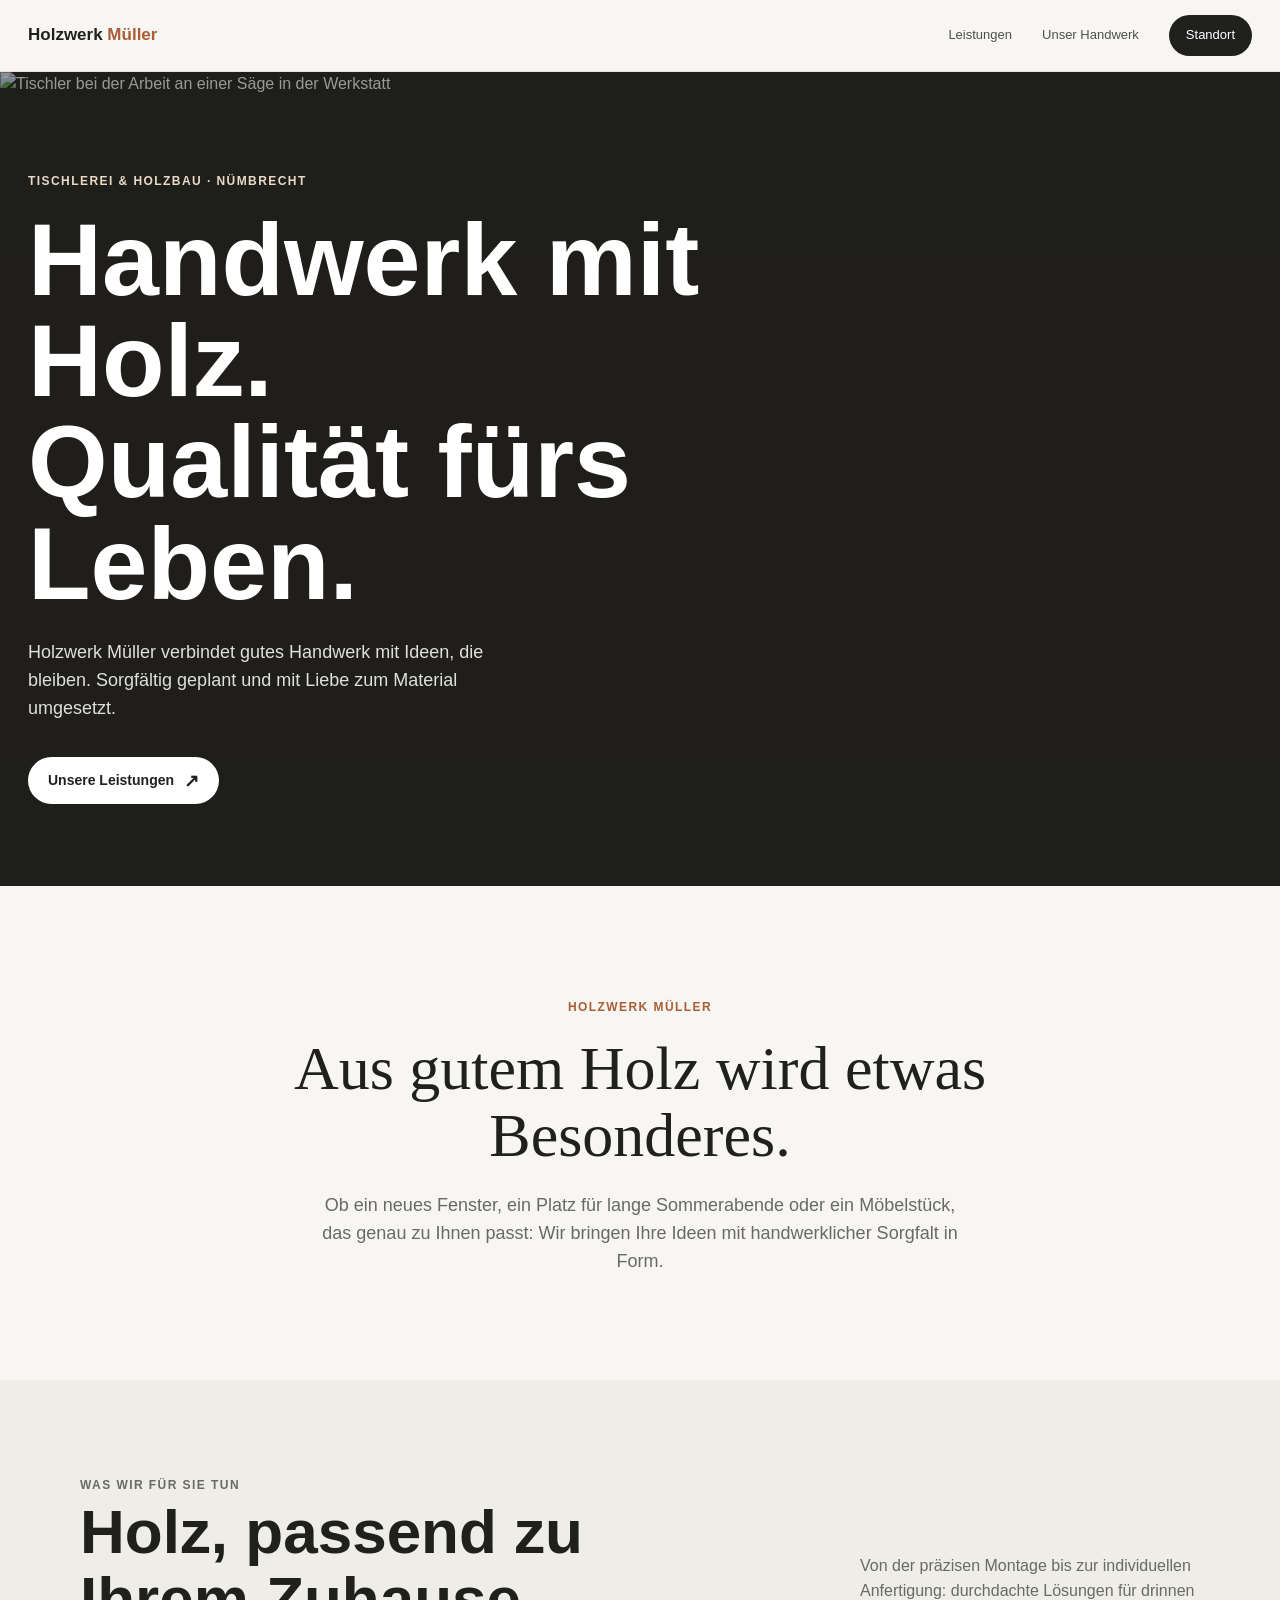
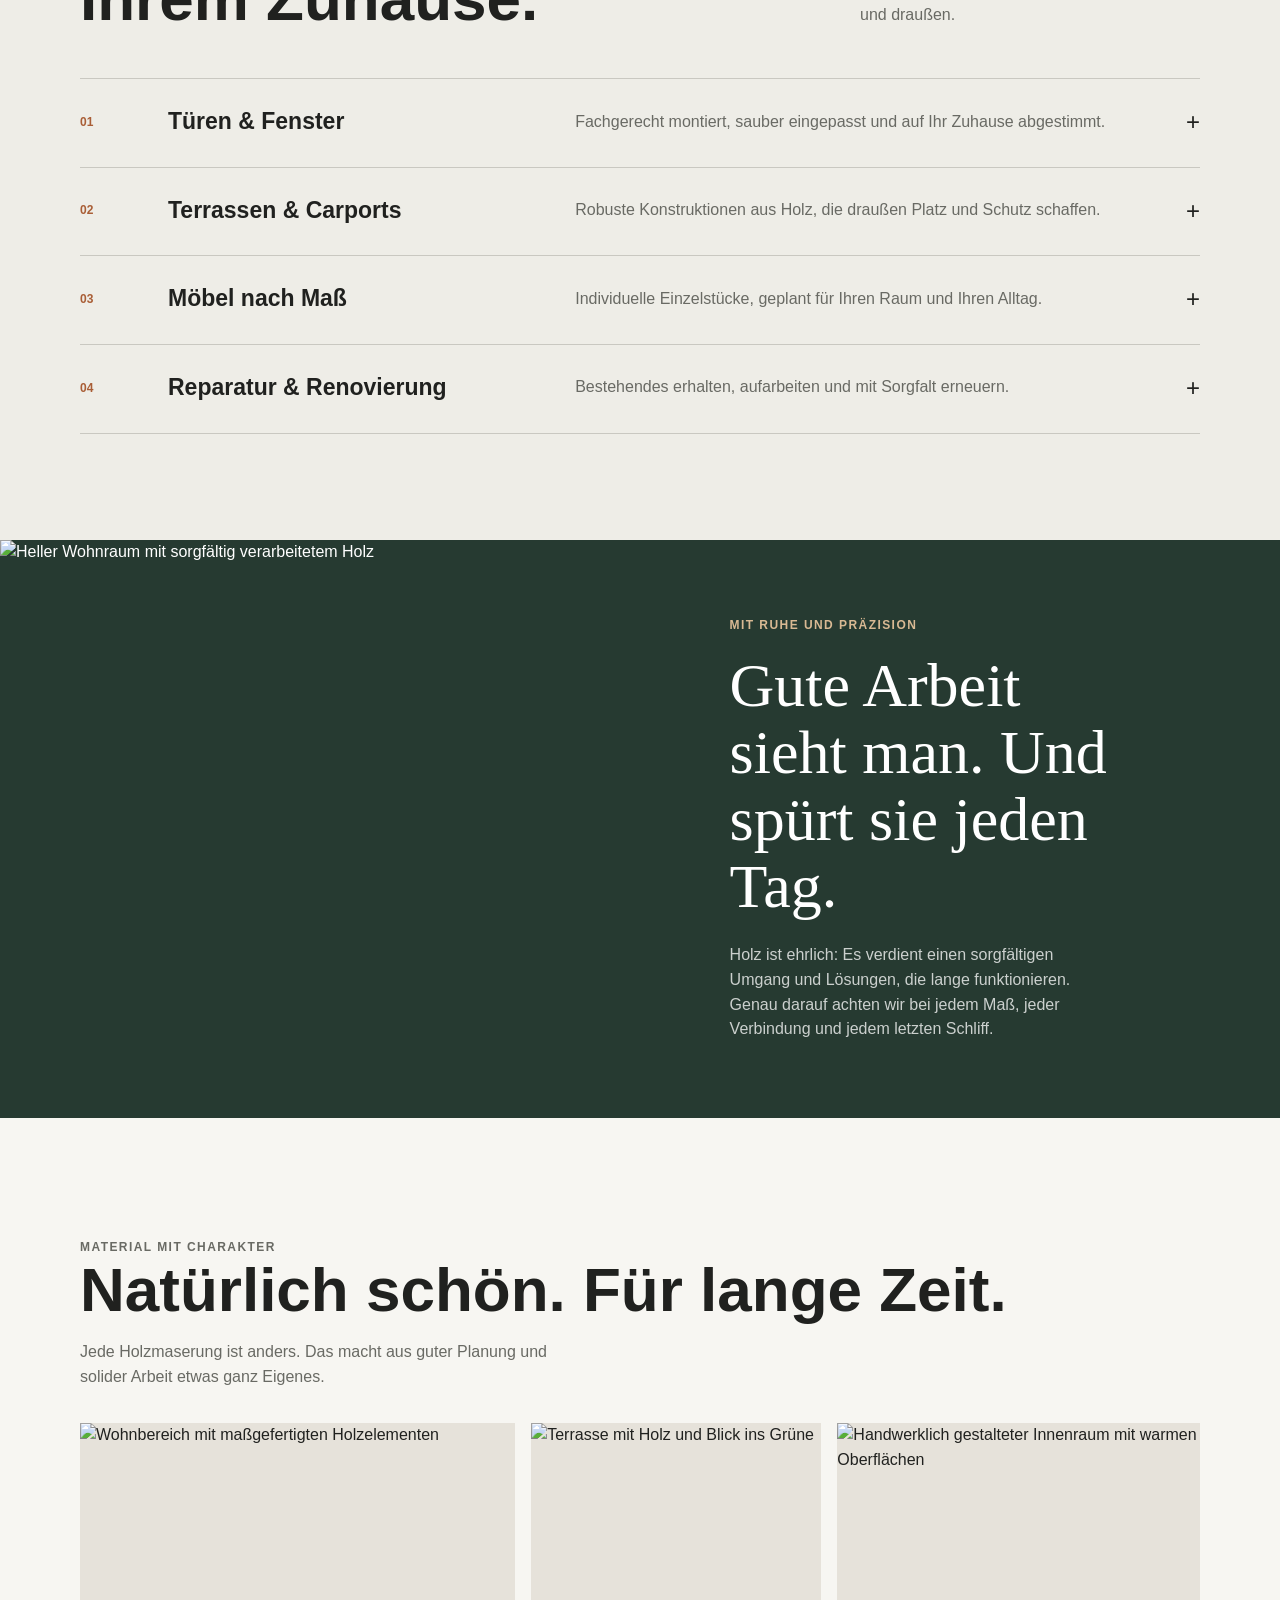
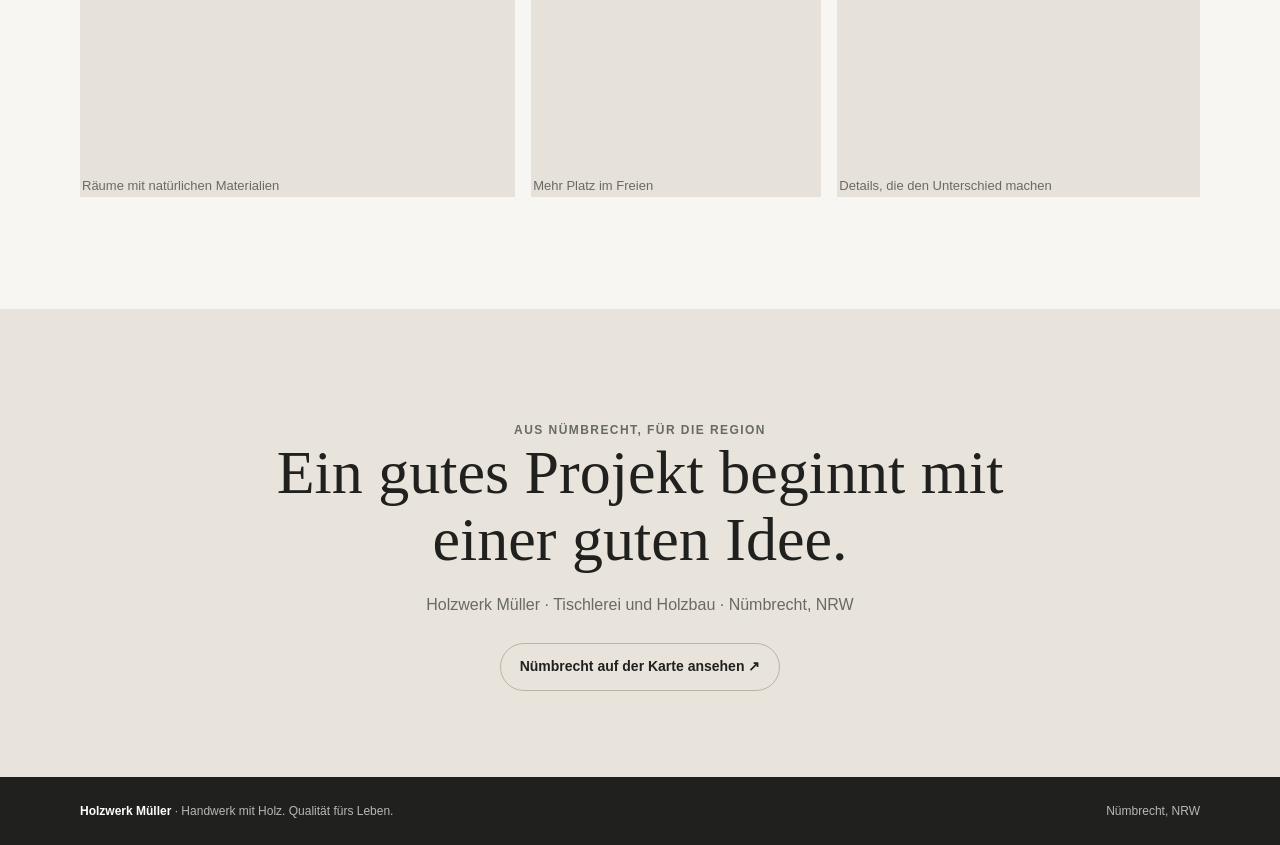
==== index.html @ d5330192 "Rename holzwerk-mueller.index.html to index.html" ====
<!DOCTYPE html>
<html lang="de">
<head>
  <meta charset="UTF-8">
  <meta name="viewport" content="width=device-width, initial-scale=1.0">
  <meta name="theme-color" content="#f7f6f2">
  <meta name="description" content="Holzwerk Müller aus Nümbrecht: Türen, Fenster, Terrassen, Carports, Möbel nach Maß und Holzarbeiten mit Anspruch.">
  <title>Holzwerk Müller – Handwerk mit Holz. Qualität fürs Leben.</title>
  <style>
    :root {
      color-scheme: light;
      --ink: #20211f;
      --muted: #696a64;
      --paper: #f7f6f2;
      --white: #fff;
      --line: #deddd6;
      --wood: #a95e36;
      --forest: #263a31;
      --serif: Georgia, "Times New Roman", serif;
      --sans: "Avenir Next", Avenir, "Segoe UI", sans-serif;
    }

    * { box-sizing: border-box; }
    html { scroll-behavior: smooth; }
    body {
      margin: 0;
      background: var(--paper);
      color: var(--ink);
      font: 16px/1.55 var(--sans);
      -webkit-font-smoothing: antialiased;
    }
    a { color: inherit; }
    img { display: block; max-width: 100%; }
    .site-header {
      position: sticky;
      z-index: 10;
      top: 0;
      height: 72px;
      border-bottom: 1px solid rgb(32 33 31 / 8%);
      background: rgb(247 246 242 / 92%);
      backdrop-filter: blur(18px);
    }
    .nav-wrap {
      width: min(1240px, calc(100% - 56px));
      height: 100%;
      margin: auto;
      display: flex;
      align-items: center;
      justify-content: space-between;
      gap: 32px;
    }
    .brand {
      flex: 0 0 auto;
      color: var(--ink);
      font-size: 17px;
      font-weight: 700;
      letter-spacing: 0;
      text-decoration: none;
    }
    .brand span { color: var(--wood); }
    .nav-links { display: flex; align-items: center; gap: 30px; }
    .nav-links a {
      color: #50514d;
      font-size: 13px;
      text-decoration: none;
      transition: color 180ms ease;
    }
    .nav-links a:hover { color: var(--wood); }
    .nav-cta {
      padding: 10px 17px;
      border-radius: 999px;
      background: var(--ink);
      color: var(--white) !important;
    }
    .nav-cta:hover { background: var(--forest); }

    .hero {
      position: relative;
      min-height: min(740px, calc(100svh - 72px));
      display: flex;
      align-items: flex-end;
      overflow: hidden;
      background: #292722;
      color: var(--white);
    }
    .hero-image, .hero-shade { position: absolute; inset: 0; width: 100%; height: 100%; }
    .hero-image { object-fit: cover; object-position: center 52%; animation: hero-drift 24s ease-in-out infinite alternate; }
    .hero-shade { background: rgb(17 19 17 / 43%); }
    .hero-content {
      position: relative;
      width: min(1240px, calc(100% - 56px));
      margin: 0 auto;
      padding: 100px 0 82px;
      animation: rise-in 750ms both;
    }
    .eyebrow {
      margin: 0 0 18px;
      color: #ead9c7;
      font-size: 12px;
      font-weight: 650;
      letter-spacing: .12em;
      text-transform: uppercase;
    }
    h1 {
      max-width: 800px;
      margin: 0;
      font-size: clamp(54px, 8vw, 106px);
      font-weight: 600;
      letter-spacing: 0;
      line-height: .99;
    }
    .hero-subtitle {
      max-width: 480px;
      margin: 25px 0 0;
      color: rgb(255 255 255 / 86%);
      font-size: 18px;
    }
    .hero-link {
      display: inline-flex;
      align-items: center;
      gap: 10px;
      margin-top: 34px;
      padding: 13px 20px;
      border-radius: 999px;
      background: var(--white);
      color: var(--ink);
      font-size: 14px;
      font-weight: 650;
      text-decoration: none;
      transition: transform 180ms ease, background 180ms ease;
    }
    .hero-link:hover { transform: translateY(-2px); background: #f1e9df; }
    .hero-link span { font-size: 18px; line-height: 1; }

    .intro {
      width: min(920px, calc(100% - 48px));
      margin: 0 auto;
      padding: 112px 0 104px;
      text-align: center;
    }
    .intro .eyebrow { color: var(--wood); }
    h2 {
      margin: 0;
      font-size: clamp(36px, 5vw, 62px);
      font-weight: 550;
      letter-spacing: 0;
      line-height: 1.08;
    }
    .intro h2 { font-family: var(--serif); font-weight: 400; }
    .intro-copy {
      max-width: 650px;
      margin: 23px auto 0;
      color: var(--muted);
      font-size: 18px;
    }

    .services {
      padding: 96px 0 106px;
      background: #eeede7;
    }
    .section-wrap { width: min(1120px, calc(100% - 56px)); margin: auto; }
    .section-heading {
      display: flex;
      align-items: flex-end;
      justify-content: space-between;
      gap: 30px;
      margin-bottom: 45px;
    }
    .section-heading h2 { max-width: 600px; }
    .section-heading p {
      max-width: 340px;
      margin: 0 0 5px;
      color: var(--muted);
    }
    .service-list { border-top: 1px solid #c9c8c1; }
    .service-item { border-bottom: 1px solid #c9c8c1; }
    .service-row {
      display: grid;
      width: 100%;
      grid-template-columns: 68px minmax(210px, .8fr) 1.2fr 24px;
      align-items: center;
      gap: 20px;
      padding: 25px 0 27px;
      border: 0;
      background: transparent;
      color: inherit;
      font: inherit;
      text-align: left;
      cursor: pointer;
      transition: padding-left 220ms ease;
      list-style: none;
    }
    .service-row::-webkit-details-marker { display: none; }
    .service-row:hover { padding-left: 8px; }
    .service-number { color: var(--wood); font-size: 12px; font-weight: 700; }
    .service-title { font-size: 23px; font-weight: 550; transition: color 220ms ease; }
    .service-row:hover .service-title, .service-item[open] .service-title { color: var(--wood); }
    .service-description { color: var(--muted); }
    .service-chevron { justify-self: end; font-size: 24px; line-height: 1; transition: transform 220ms ease; }
    .service-item[open] .service-chevron { transform: rotate(45deg); }
    .service-example {
      display: grid;
      grid-template-columns: minmax(0, 1fr) minmax(0, 1fr);
      align-items: center;
      gap: 30px;
      padding: 0 24px 28px 88px;
      animation: reveal-panel 300ms ease both;
    }
    .service-example img { width: 100%; aspect-ratio: 16 / 10; border-radius: 6px; object-fit: cover; }
    .service-example .eyebrow { margin: 0 0 8px; color: var(--wood); }
    .service-example h3 { margin: 0; font-size: 22px; font-weight: 550; }
    .service-example p:last-child { margin: 10px 0 0; color: var(--muted); }
    .service-row:focus-visible { outline: 3px solid #d18b5b; outline-offset: 4px; }

    .craft {
      display: grid;
      grid-template-columns: 1fr 1fr;
      min-height: 550px;
      background: var(--forest);
      color: var(--white);
    }
    .craft-image-wrap { min-height: 430px; overflow: hidden; }
    .craft-image { width: 100%; height: 100%; object-fit: cover; }
    .craft-copy {
      align-self: center;
      max-width: 560px;
      padding: 76px clamp(38px, 7vw, 110px);
    }
    .craft-copy .eyebrow { color: #d9b993; }
    .craft-copy h2 { font-family: var(--serif); font-weight: 400; }
    .craft-copy p:not(.eyebrow) { margin: 23px 0 0; color: rgb(255 255 255 / 76%); }

    .work { padding: 104px 0 112px; }
    .work-heading { margin-bottom: 34px; }
    .work-heading p { max-width: 500px; margin: 16px 0 0; color: var(--muted); }
    .gallery {
      display: grid;
      grid-template-columns: 1.2fr .8fr 1fr;
      gap: 16px;
    }
    .gallery figure { margin: 0; overflow: hidden; background: #e6e2da; }
    .gallery img {
      width: 100%;
      height: 340px;
      object-fit: cover;
      transition: transform 500ms ease;
    }
    .gallery figure:hover img { transform: scale(1.035); }
    .gallery figcaption { padding: 13px 2px 0; color: var(--muted); font-size: 13px; }

    .contact {
      padding: 92px 24px 86px;
      background: #e8e4db;
      text-align: center;
    }
    .contact h2 { max-width: 760px; margin: auto; font-family: var(--serif); font-weight: 400; }
    .contact p { margin: 20px 0 0; color: var(--muted); }
    .location-link {
      display: inline-block;
      margin-top: 25px;
      padding: 12px 19px;
      border: 1px solid #b8b4aa;
      border-radius: 999px;
      font-size: 14px;
      font-weight: 650;
      text-decoration: none;
      transition: background 180ms ease;
    }
    .location-link:hover { background: rgb(255 255 255 / 55%); }
    footer {
      display: flex;
      justify-content: space-between;
      gap: 20px;
      padding: 25px max(28px, calc((100% - 1120px) / 2));
      background: var(--ink);
      color: rgb(255 255 255 / 68%);
      font-size: 12px;
    }
    footer p { margin: 0; }
    footer strong { color: var(--white); font-weight: 600; }
    a:focus-visible { outline: 3px solid #d18b5b; outline-offset: 4px; }

    @keyframes rise-in {
      from { opacity: 0; transform: translateY(16px); }
      to { opacity: 1; transform: translateY(0); }
    }
    @keyframes hero-drift {
      from { transform: scale(1.02); }
      to { transform: scale(1.08); }
    }
    @keyframes reveal-panel {
      from { opacity: 0; transform: translateY(-8px); }
      to { opacity: 1; transform: translateY(0); }
    }
    .js-enabled .reveal {
      opacity: 0;
      transform: translateY(22px);
      transition: opacity 700ms ease, transform 700ms cubic-bezier(.2, .7, .2, 1);
      transition-delay: var(--reveal-delay, 0ms);
    }
    .js-enabled .reveal.is-visible { opacity: 1; transform: translateY(0); }
    @media (prefers-reduced-motion: reduce) {
      *, *::before, *::after { scroll-behavior: auto !important; animation-duration: .01ms !important; transition-duration: .01ms !important; }
    }
    @media (max-width: 760px) {
      .site-header { height: auto; min-height: 66px; }
      .nav-wrap { width: calc(100% - 36px); min-height: 66px; gap: 14px; }
      .nav-links { gap: 14px; }
      .nav-links a { font-size: 12px; }
      .nav-links a:nth-child(2) { display: none; }
      .nav-cta { padding: 9px 13px; }
      .hero { min-height: 650px; min-height: min(720px, calc(100svh - 66px)); }
      .hero-content { width: calc(100% - 40px); padding: 70px 0 58px; }
      .hero-image { object-position: 56% center; }
      .hero-shade { background: rgb(17 19 17 / 49%); }
      .hero-subtitle { max-width: 390px; font-size: 16px; }
      .intro { width: calc(100% - 40px); padding: 78px 0 75px; }
      .section-wrap { width: calc(100% - 40px); }
      .services, .work { padding: 76px 0; }
      .section-heading { align-items: flex-start; flex-direction: column; gap: 14px; margin-bottom: 32px; }
      .service-row { grid-template-columns: 38px 1fr 20px; gap: 8px 12px; padding: 21px 0; }
      .service-title { font-size: 20px; }
      .service-description { grid-column: 2; }
      .service-chevron { grid-column: 3; grid-row: 1 / 3; align-self: center; }
      .service-example { grid-template-columns: 1fr; gap: 16px; padding: 0 0 24px 50px; }
      .service-example h3 { font-size: 20px; }
      .craft { grid-template-columns: 1fr; }
      .craft-image-wrap { min-height: 330px; max-height: 430px; }
      .craft-copy { padding: 58px 28px 66px; }
      .gallery { grid-template-columns: 1fr 1fr; gap: 22px 12px; }
      .gallery figure:first-child { grid-column: 1 / -1; }
      .gallery img { height: 230px; }
      .gallery figure:first-child img { height: 300px; }
      .contact { padding: 72px 22px; }
      footer { flex-direction: column; padding: 22px 20px; }
    }
    @media (max-width: 420px) {
      .nav-links { gap: 10px; }
      .nav-links a:first-child { display: none; }
      h1 { font-size: 51px; }
      .gallery { grid-template-columns: 1fr; }
      .gallery figure:first-child { grid-column: auto; }
      .gallery img, .gallery figure:first-child img { height: 260px; }
    }
  </style>
  <script>document.documentElement.classList.add('js-enabled');</script>
</head>
<body>
  <header class="site-header">
    <div class="nav-wrap">
      <a class="brand" href="#start" aria-label="Holzwerk Müller – zur Startseite">Holzwerk <span>Müller</span></a>
      <nav class="nav-links" aria-label="Hauptnavigation">
        <a href="#leistungen">Leistungen</a>
        <a href="#handwerk">Unser Handwerk</a>
        <a class="nav-cta" href="#kontakt">Standort</a>
      </nav>
    </div>
  </header>

  <main>
    <section class="hero" id="start" aria-labelledby="hero-title">
      <img class="hero-image" src="https://images.openai.com/static-rsc-4/RtezPMfU4HGJBiTBLcwsDXlYA2QOy85XrWRlb2x8Qb04MY7yDcMwdZ6br-XoPMyVKFw7qrJu3C9RsFwOyP8HF-kD9HwClcw3dJu4aTpyU0CQdpobEJH_06-lcBPdpc3hhD1vIr04wFEciBv0YXl5KWBWFPnSlrsJhGGisr9W8NQSg-_-tN38zeOWcArtV4rs?purpose=inline" alt="Tischler bei der Arbeit an einer Säge in der Werkstatt">
      <div class="hero-shade" aria-hidden="true"></div>
      <div class="hero-content">
        <p class="eyebrow">Tischlerei &amp; Holzbau · Nümbrecht</p>
        <h1 id="hero-title">Handwerk mit Holz.<br>Qualität fürs Leben.</h1>
        <p class="hero-subtitle">Holzwerk Müller verbindet gutes Handwerk mit Ideen, die bleiben. Sorgfältig geplant und mit Liebe zum Material umgesetzt.</p>
        <a class="hero-link" href="#leistungen">Unsere Leistungen <span aria-hidden="true">↗</span></a>
      </div>
    </section>

    <section class="intro" aria-labelledby="intro-title">
      <p class="eyebrow">Holzwerk Müller</p>
      <h2 id="intro-title">Aus gutem Holz wird etwas Besonderes.</h2>
      <p class="intro-copy">Ob ein neues Fenster, ein Platz für lange Sommerabende oder ein Möbelstück, das genau zu Ihnen passt: Wir bringen Ihre Ideen mit handwerklicher Sorgfalt in Form.</p>
    </section>

    <section class="services" id="leistungen" aria-labelledby="services-title">
      <div class="section-wrap">
        <div class="section-heading">
          <div>
            <p class="eyebrow">Was wir für Sie tun</p>
            <h2 id="services-title">Holz, passend zu Ihrem Zuhause.</h2>
          </div>
          <p>Von der präzisen Montage bis zur individuellen Anfertigung: durchdachte Lösungen für drinnen und draußen.</p>
        </div>
        <div class="service-list">
          <details class="service-item" name="service-examples">
            <summary class="service-row">
              <span class="service-number">01</span>
              <span class="service-title">Türen &amp; Fenster</span>
              <span class="service-description">Fachgerecht montiert, sauber eingepasst und auf Ihr Zuhause abgestimmt.</span>
              <span class="service-chevron" aria-hidden="true">+</span>
            </summary>
            <div class="service-example">
              <img src="https://images.unsplash.com/photo-1600566753086-00f18fb6b3ea?auto=format&amp;fit=crop&amp;w=1000&amp;q=85" alt="Helles Zimmer mit großem Fenster und warmen Holzdetails" loading="lazy">
              <div>
                <p class="eyebrow">Beispielbild · Idee</p>
                <h3>Ein Fensterplatz mit Blick ins Grüne</h3>
                <p>Passgenaue Fenster und ein sauber gearbeiteter Holzrahmen bringen Licht und Ruhe in den Raum.</p>
              </div>
            </div>
          </details>
          <details class="service-item" name="service-examples">
            <summary class="service-row">
              <span class="service-number">02</span>
              <span class="service-title">Terrassen &amp; Carports</span>
              <span class="service-description">Robuste Konstruktionen aus Holz, die draußen Platz und Schutz schaffen.</span>
              <span class="service-chevron" aria-hidden="true">+</span>
            </summary>
            <div class="service-example">
              <img src="https://images.unsplash.com/photo-1600607687939-ce8a6c25118c?auto=format&amp;fit=crop&amp;w=1000&amp;q=85" alt="Terrassenbereich mit Holz und Blick ins Grüne" loading="lazy">
              <div>
                <p class="eyebrow">Beispielbild · Idee</p>
                <h3>Eine Terrasse für lange Abende</h3>
                <p>Breite Dielen, eine klare Kante und genug Platz für den Gartentisch: ein neues Zimmer unter freiem Himmel.</p>
              </div>
            </div>
          </details>
          <details class="service-item" name="service-examples">
            <summary class="service-row">
              <span class="service-number">03</span>
              <span class="service-title">Möbel nach Maß</span>
              <span class="service-description">Individuelle Einzelstücke, geplant für Ihren Raum und Ihren Alltag.</span>
              <span class="service-chevron" aria-hidden="true">+</span>
            </summary>
            <div class="service-example">
              <img src="https://images.unsplash.com/photo-1600210492486-724fe5c67fb0?auto=format&amp;fit=crop&amp;w=1000&amp;q=85" alt="Wohnzimmer mit individuell abgestimmten Möbeln und Holzoberflächen" loading="lazy">
              <div>
                <p class="eyebrow">Beispielbild · Idee</p>
                <h3>Ein Regal bis unters Dach</h3>
                <p>Jeder Zentimeter sinnvoll genutzt, mit offenen Fächern für Bücher und Platz für die Dinge, die bleiben sollen.</p>
              </div>
            </div>
          </details>
          <details class="service-item" name="service-examples">
            <summary class="service-row">
              <span class="service-number">04</span>
              <span class="service-title">Reparatur &amp; Renovierung</span>
              <span class="service-description">Bestehendes erhalten, aufarbeiten und mit Sorgfalt erneuern.</span>
              <span class="service-chevron" aria-hidden="true">+</span>
            </summary>
            <div class="service-example">
              <img src="https://images.openai.com/static-rsc-4/RtezPMfU4HGJBiTBLcwsDXlYA2QOy85XrWRlb2x8Qb04MY7yDcMwdZ6br-XoPMyVKFw7qrJu3C9RsFwOyP8HF-kD9HwClcw3dJu4aTpyU0CQdpobEJH_06-lcBPdpc3hhD1vIr04wFEciBv0YXl5KWBWFPnSlrsJhGGisr9W8NQSg-_-tN38zeOWcArtV4rs?purpose=inline" alt="Tischler arbeitet an einer Säge in der Werkstatt" loading="lazy">
              <div>
                <p class="eyebrow">Beispielbild · Idee</p>
                <h3>Altes Holz, neuer Alltag</h3>
                <p>Eine abgenutzte Tür wird aufgearbeitet, Beschläge werden erneuert und die vertraute Maserung bleibt erhalten.</p>
              </div>
            </div>
          </details>
        </div>
      </div>
    </section>

    <section class="craft" id="handwerk" aria-labelledby="craft-title">
      <div class="craft-image-wrap">
        <img class="craft-image" src="https://images.unsplash.com/photo-1600566753086-00f18fb6b3ea?auto=format&fit=crop&w=1400&q=85" alt="Heller Wohnraum mit sorgfältig verarbeitetem Holz" loading="lazy">
      </div>
      <div class="craft-copy">
        <p class="eyebrow">Mit Ruhe und Präzision</p>
        <h2 id="craft-title">Gute Arbeit sieht man. Und spürt sie jeden Tag.</h2>
        <p>Holz ist ehrlich: Es verdient einen sorgfältigen Umgang und Lösungen, die lange funktionieren. Genau darauf achten wir bei jedem Maß, jeder Verbindung und jedem letzten Schliff.</p>
      </div>
    </section>

    <section class="work" aria-labelledby="work-title">
      <div class="section-wrap">
        <div class="work-heading">
          <p class="eyebrow">Material mit Charakter</p>
          <h2 id="work-title">Natürlich schön. Für lange Zeit.</h2>
          <p>Jede Holzmaserung ist anders. Das macht aus guter Planung und solider Arbeit etwas ganz Eigenes.</p>
        </div>
        <div class="gallery">
          <figure>
            <img src="https://images.unsplash.com/photo-1600210492486-724fe5c67fb0?auto=format&fit=crop&w=1100&q=85" alt="Wohnbereich mit maßgefertigten Holzelementen" loading="lazy">
            <figcaption>Räume mit natürlichen Materialien</figcaption>
          </figure>
          <figure>
            <img src="https://images.unsplash.com/photo-1600607687939-ce8a6c25118c?auto=format&fit=crop&w=850&q=85" alt="Terrasse mit Holz und Blick ins Grüne" loading="lazy">
            <figcaption>Mehr Platz im Freien</figcaption>
          </figure>
          <figure>
            <img src="https://images.unsplash.com/photo-1600566753190-17f0baa2a6c3?auto=format&fit=crop&w=900&q=85" alt="Handwerklich gestalteter Innenraum mit warmen Oberflächen" loading="lazy">
            <figcaption>Details, die den Unterschied machen</figcaption>
          </figure>
        </div>
      </div>
    </section>

    <section class="contact" id="kontakt" aria-labelledby="contact-title">
      <p class="eyebrow">Aus Nümbrecht, für die Region</p>
      <h2 id="contact-title">Ein gutes Projekt beginnt mit einer guten Idee.</h2>
      <p>Holzwerk Müller · Tischlerei und Holzbau · Nümbrecht, NRW</p>
      <a class="location-link" href="https://www.google.com/maps/search/?api=1&amp;query=N%C3%BCmbrecht%2C+NRW" target="_blank" rel="noreferrer">Nümbrecht auf der Karte ansehen ↗</a>
    </section>
  </main>

  <footer>
    <p><strong>Holzwerk Müller</strong> · Handwerk mit Holz. Qualität fürs Leben.</p>
    <p>Nümbrecht, NRW</p>
  </footer>
  <script>
    const revealItems = document.querySelectorAll('.intro, .services .section-heading, .service-row, .craft-image-wrap, .craft-copy, .work-heading, .gallery figure, .contact > *');
    revealItems.forEach((item, index) => {
      item.classList.add('reveal');
      item.style.setProperty('--reveal-delay', `${index % 4 * 90}ms`);
    });

    const revealObserver = new IntersectionObserver((entries, observer) => {
      entries.forEach(entry => {
        if (entry.isIntersecting) {
          entry.target.classList.add('is-visible');
          observer.unobserve(entry.target);
        }
      });
    }, { threshold: 0.14 });

    revealItems.forEach(item => revealObserver.observe(item));
  </script>
</body>
</html>
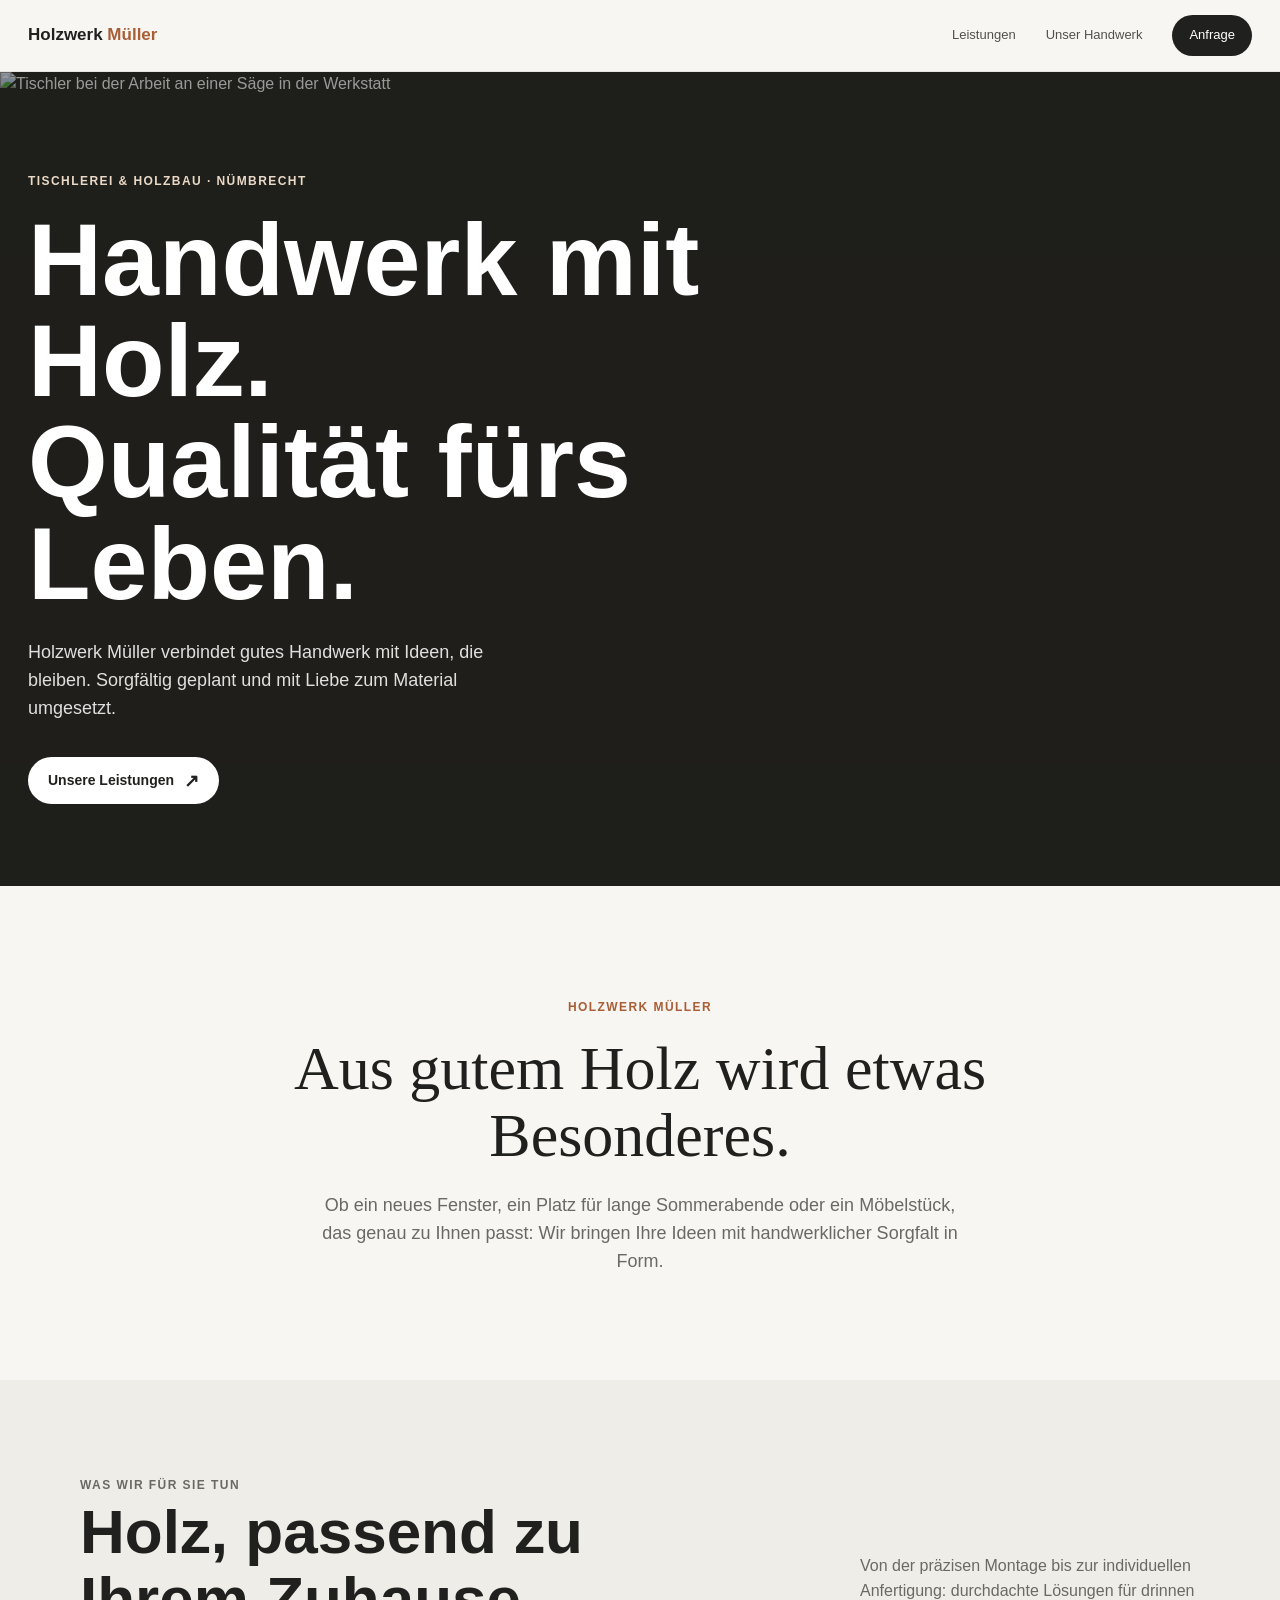
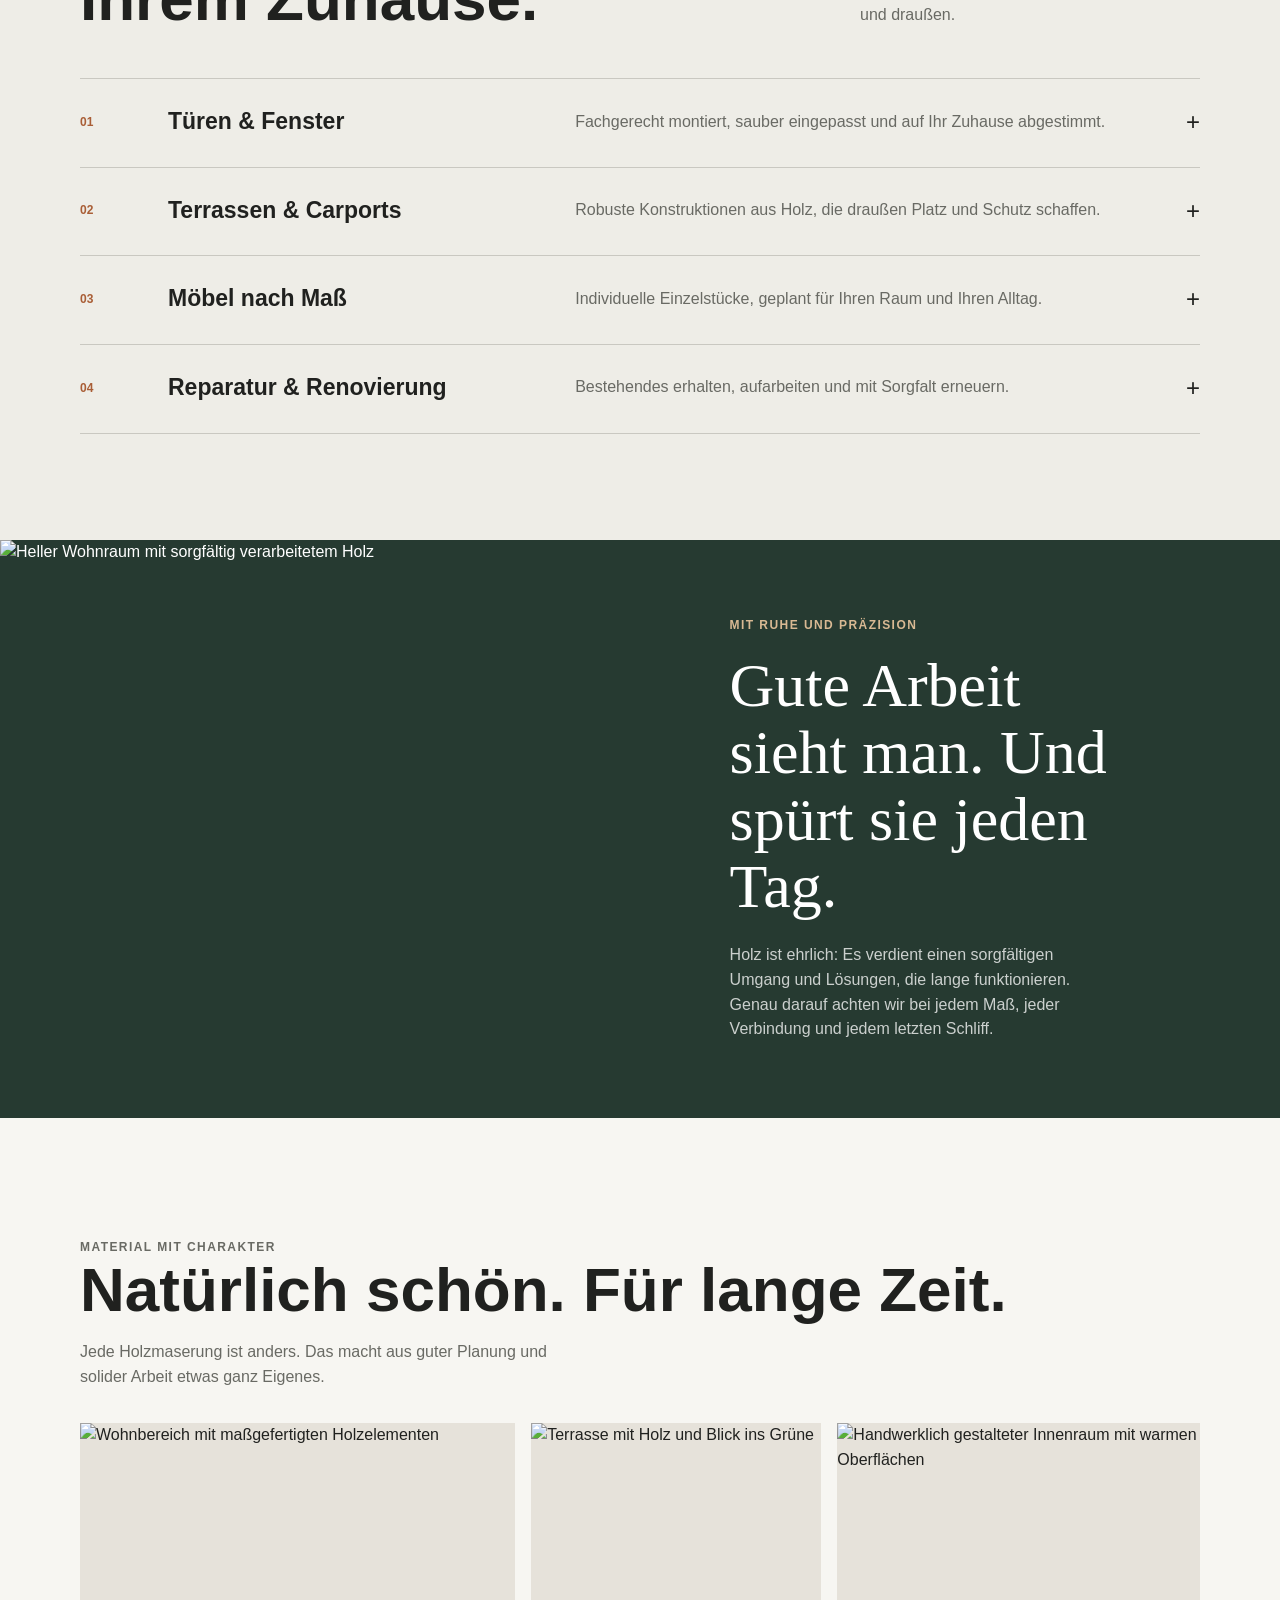
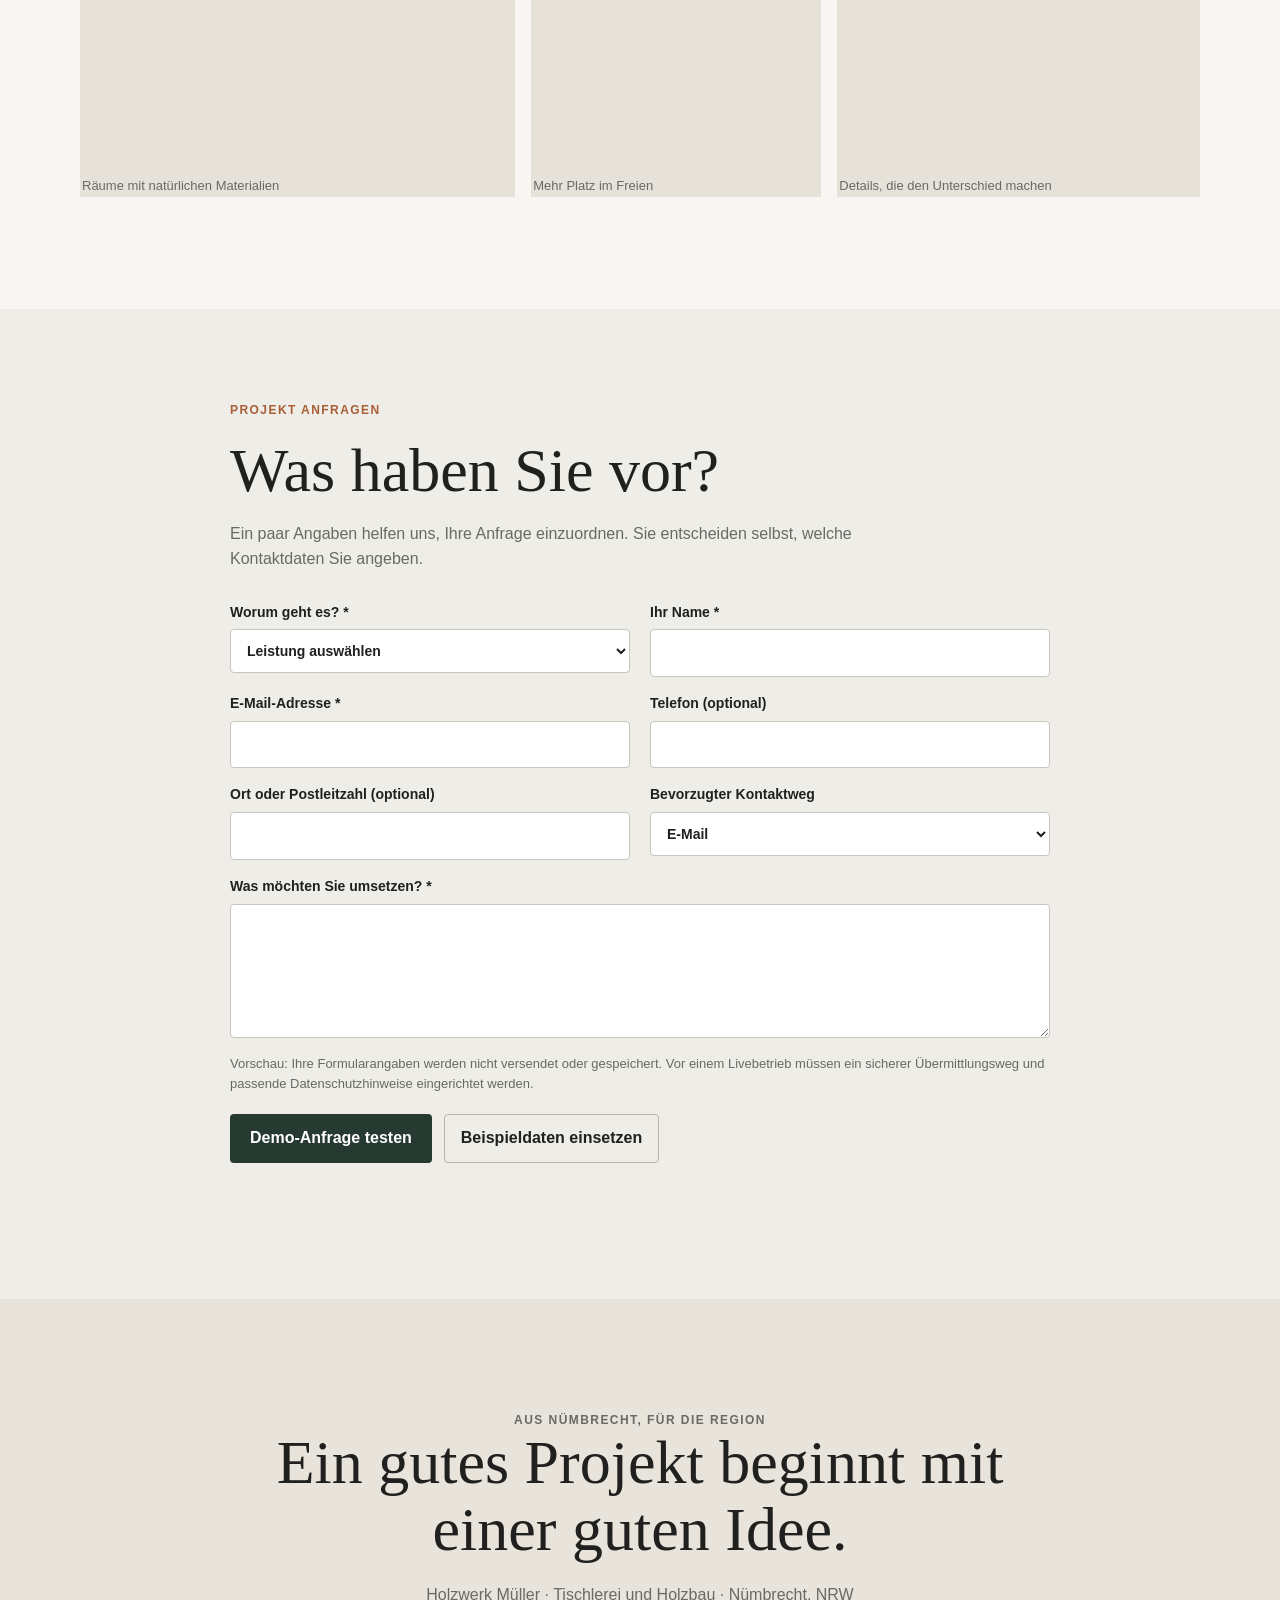
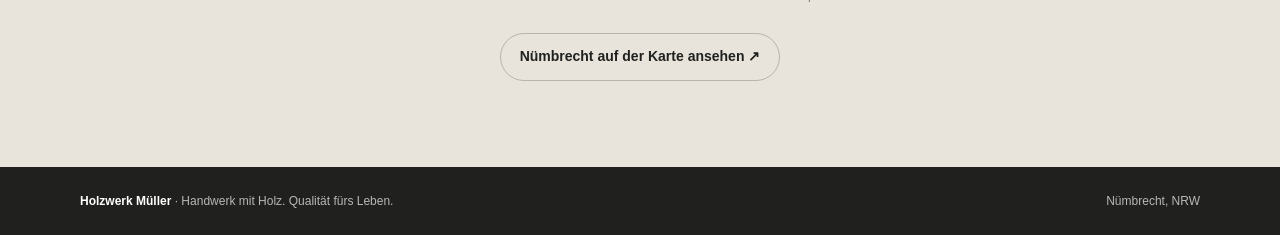
==== commit b39320e1: "Website Holzwerk Müller aktualisiert" ====
--- a/index.html
+++ b/index.html
@@ -267,6 +267,63 @@
       transition: background 180ms ease;
     }
     .location-link:hover { background: rgb(255 255 255 / 55%); }
+    .inquiry {
+      padding: 92px 24px 96px;
+      background: #eeede7;
+    }
+    .inquiry-wrap { width: min(820px, 100%); margin: auto; }
+    .inquiry .eyebrow { color: var(--wood); }
+    .inquiry h2 { max-width: 720px; font-family: var(--serif); font-weight: 400; }
+    .inquiry-intro { max-width: 650px; margin: 18px 0 30px; color: var(--muted); }
+    .inquiry-form fieldset { margin: 0; padding: 0; border: 0; }
+    .inquiry-form fieldset:disabled { opacity: .72; }
+    .inquiry-grid { display: grid; grid-template-columns: 1fr 1fr; gap: 0 20px; }
+    .inquiry-form label { display: block; margin-bottom: 16px; color: var(--ink); font-size: 14px; font-weight: 600; }
+    .inquiry-form input, .inquiry-form select, .inquiry-form textarea {
+      display: block;
+      width: 100%;
+      margin-top: 6px;
+      padding: 12px;
+      border: 1px solid #c8c5bd;
+      border-radius: 4px;
+      background: var(--white);
+      color: var(--ink);
+      font: inherit;
+    }
+    .inquiry-form textarea { min-height: 132px; resize: vertical; }
+    .inquiry-form input:focus-visible, .inquiry-form select:focus-visible, .inquiry-form textarea:focus-visible {
+      outline: 3px solid #d18b5b;
+      outline-offset: 2px;
+    }
+    .privacy-note { margin: 2px 0 20px; color: var(--muted); font-size: 13px; }
+    .inquiry-submit {
+      min-height: 48px;
+      padding: 12px 20px;
+      border: 0;
+      border-radius: 4px;
+      background: var(--forest);
+      color: var(--white);
+      font: inherit;
+      font-weight: 650;
+      cursor: pointer;
+    }
+    .inquiry-submit:hover { background: var(--ink); }
+    .inquiry-submit:focus-visible { outline: 3px solid #d18b5b; outline-offset: 3px; }
+    .inquiry-actions { display: flex; flex-wrap: wrap; align-items: center; gap: 12px; }
+    .inquiry-example {
+      min-height: 48px;
+      padding: 11px 16px;
+      border: 1px solid #b8b4aa;
+      border-radius: 4px;
+      background: transparent;
+      color: var(--ink);
+      font: inherit;
+      font-weight: 600;
+      cursor: pointer;
+    }
+    .inquiry-example:hover { background: rgb(255 255 255 / 60%); }
+    .inquiry-example:focus-visible { outline: 3px solid #d18b5b; outline-offset: 3px; }
+    .inquiry-status { min-height: 1.6em; margin: 14px 0 0; color: var(--forest); font-weight: 600; }
     footer {
       display: flex;
       justify-content: space-between;
@@ -332,6 +389,8 @@
       .gallery img { height: 230px; }
       .gallery figure:first-child img { height: 300px; }
       .contact { padding: 72px 22px; }
+      .inquiry { padding: 72px 20px; }
+      .inquiry-grid { grid-template-columns: 1fr; gap: 0; }
       footer { flex-direction: column; padding: 22px 20px; }
     }
     @media (max-width: 420px) {
@@ -352,7 +411,7 @@
       <nav class="nav-links" aria-label="Hauptnavigation">
         <a href="#leistungen">Leistungen</a>
         <a href="#handwerk">Unser Handwerk</a>
-        <a class="nav-cta" href="#kontakt">Standort</a>
+        <a class="nav-cta" href="#anfrage">Anfrage</a>
       </nav>
     </div>
   </header>
@@ -488,6 +547,58 @@
       </div>
     </section>
 
+    <section class="inquiry" id="anfrage" aria-labelledby="inquiry-title">
+      <div class="inquiry-wrap">
+        <p class="eyebrow">Projekt anfragen</p>
+        <h2 id="inquiry-title">Was haben Sie vor?</h2>
+        <p class="inquiry-intro">Ein paar Angaben helfen uns, Ihre Anfrage einzuordnen. Sie entscheiden selbst, welche Kontaktdaten Sie angeben.</p>
+
+        <form class="inquiry-form" id="anfrage-form" method="post">
+          <fieldset id="anfrage-felder" disabled>
+            <div class="inquiry-grid">
+              <label for="anfrage-leistung">Worum geht es? <span aria-hidden="true">*</span>
+                <select id="anfrage-leistung" name="leistung" required>
+                  <option value="" selected disabled>Leistung auswählen</option>
+                  <option>Türen und Fenster</option>
+                  <option>Terrasse oder Carport</option>
+                  <option>Möbel nach Maß</option>
+                  <option>Reparatur oder Renovierung</option>
+                  <option>Sonstiges</option>
+                </select>
+              </label>
+              <label for="anfrage-name">Ihr Name <span aria-hidden="true">*</span>
+                <input id="anfrage-name" name="name" type="text" autocomplete="name" required>
+              </label>
+              <label for="anfrage-email">E-Mail-Adresse <span aria-hidden="true">*</span>
+                <input id="anfrage-email" name="email" type="email" autocomplete="email" required>
+              </label>
+              <label for="anfrage-telefon">Telefon (optional)
+                <input id="anfrage-telefon" name="telefon" type="tel" autocomplete="tel">
+              </label>
+              <label for="anfrage-ort">Ort oder Postleitzahl (optional)
+                <input id="anfrage-ort" name="ort" type="text" autocomplete="postal-code">
+              </label>
+              <label for="anfrage-kontaktweg">Bevorzugter Kontaktweg
+                <select id="anfrage-kontaktweg" name="kontaktweg">
+                  <option value="E-Mail">E-Mail</option>
+                  <option value="Telefon">Telefon</option>
+                </select>
+              </label>
+            </div>
+            <label for="anfrage-details">Was möchten Sie umsetzen? <span aria-hidden="true">*</span>
+              <textarea id="anfrage-details" name="details" rows="5" required></textarea>
+            </label>
+            <p class="privacy-note" id="anfrage-datenschutz">Vorschau: Ihre Formularangaben werden nicht versendet oder gespeichert. Vor einem Livebetrieb müssen ein sicherer Übermittlungsweg und passende Datenschutzhinweise eingerichtet werden.</p>
+            <div class="inquiry-actions">
+              <button class="inquiry-submit" type="submit">Demo-Anfrage testen</button>
+              <button class="inquiry-example" id="anfrage-demo" type="button">Beispieldaten einsetzen</button>
+            </div>
+            <p class="inquiry-status" id="anfrage-status" role="status" aria-live="polite"></p>
+          </fieldset>
+        </form>
+      </div>
+    </section>
+
     <section class="contact" id="kontakt" aria-labelledby="contact-title">
       <p class="eyebrow">Aus Nümbrecht, für die Region</p>
       <h2 id="contact-title">Ein gutes Projekt beginnt mit einer guten Idee.</h2>
@@ -501,6 +612,23 @@
     <p>Nümbrecht, NRW</p>
   </footer>
   <script>
+    const inquiryForm = document.getElementById('anfrage-form');
+    const inquiryFields = document.getElementById('anfrage-felder');
+    document.getElementById('anfrage-demo').addEventListener('click', () => {
+      document.getElementById('anfrage-leistung').value = 'Möbel nach Maß';
+      document.getElementById('anfrage-name').value = 'Alex Beispiel';
+      document.getElementById('anfrage-email').value = 'alex.beispiel@example.com';
+      document.getElementById('anfrage-ort').value = 'Nümbrecht';
+      document.getElementById('anfrage-details').value = 'Ich interessiere mich für ein maßgefertigtes Regal aus Eiche. Bitte melden Sie sich für ein erstes Beratungsgespräch.';
+      document.getElementById('anfrage-status').textContent = 'Beispieldaten sind eingesetzt. Testen Sie jetzt den Demo-Ablauf.';
+    });
+    inquiryForm.addEventListener('submit', (event) => {
+      event.preventDefault();
+      const formData = new FormData(inquiryForm);
+      document.getElementById('anfrage-status').textContent = `Demo erfolgreich: Die Anfrage von ${formData.get('name')} wurde lokal geprüft, aber nicht versendet oder gespeichert.`;
+    });
+    inquiryFields.disabled = false;
+
     const revealItems = document.querySelectorAll('.intro, .services .section-heading, .service-row, .craft-image-wrap, .craft-copy, .work-heading, .gallery figure, .contact > *');
     revealItems.forEach((item, index) => {
       item.classList.add('reveal');
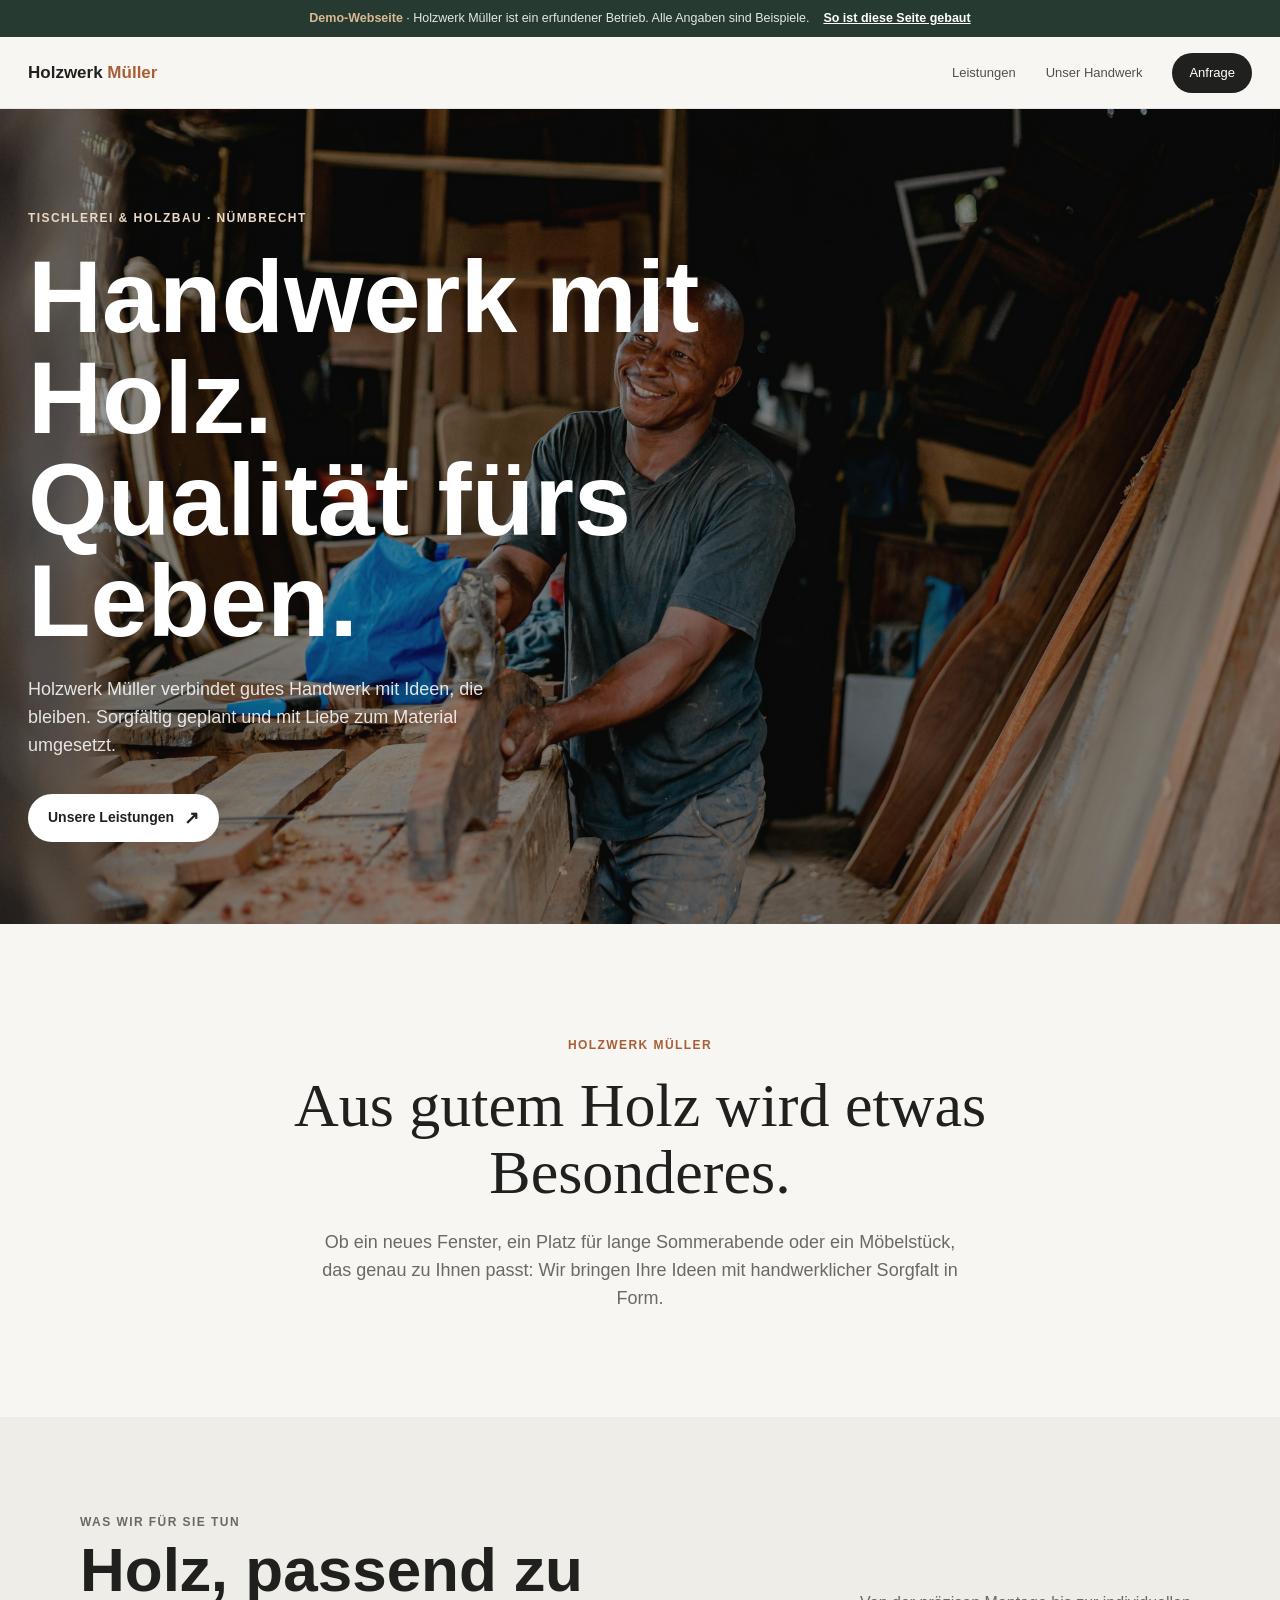
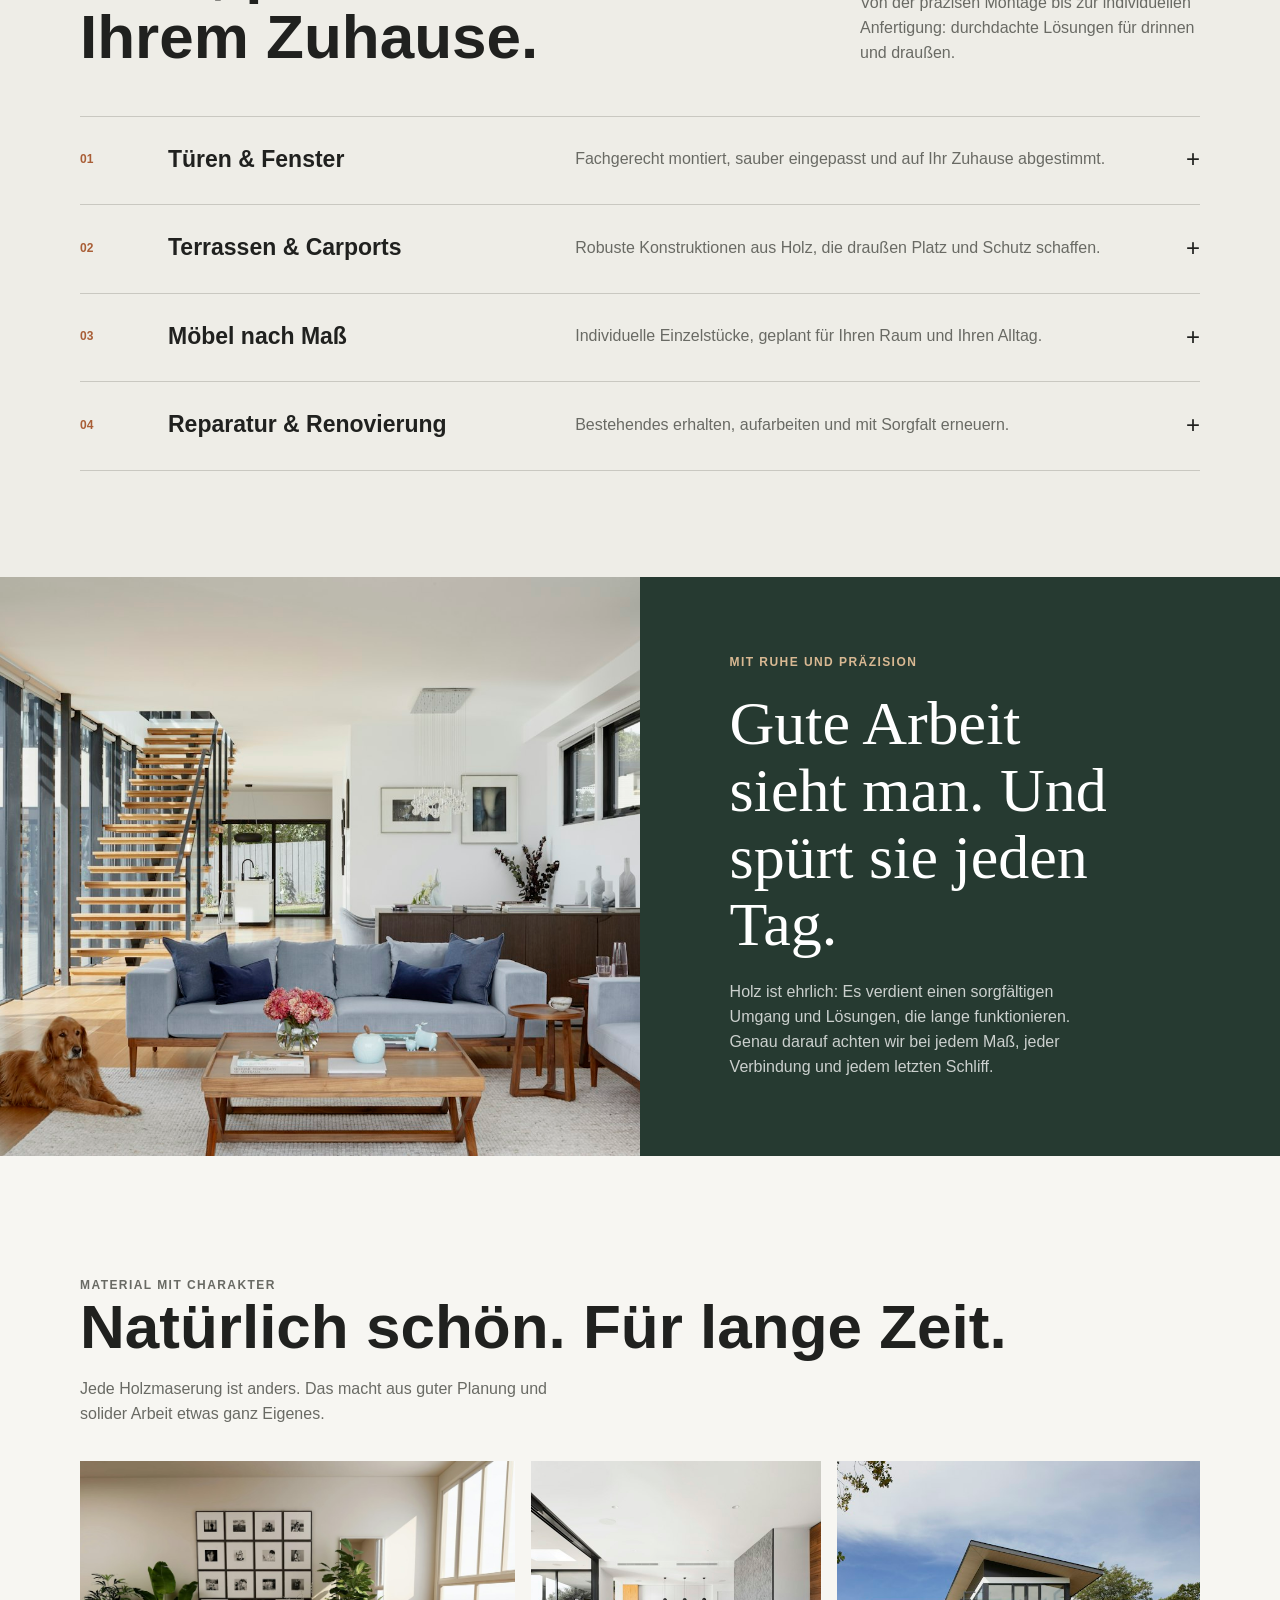
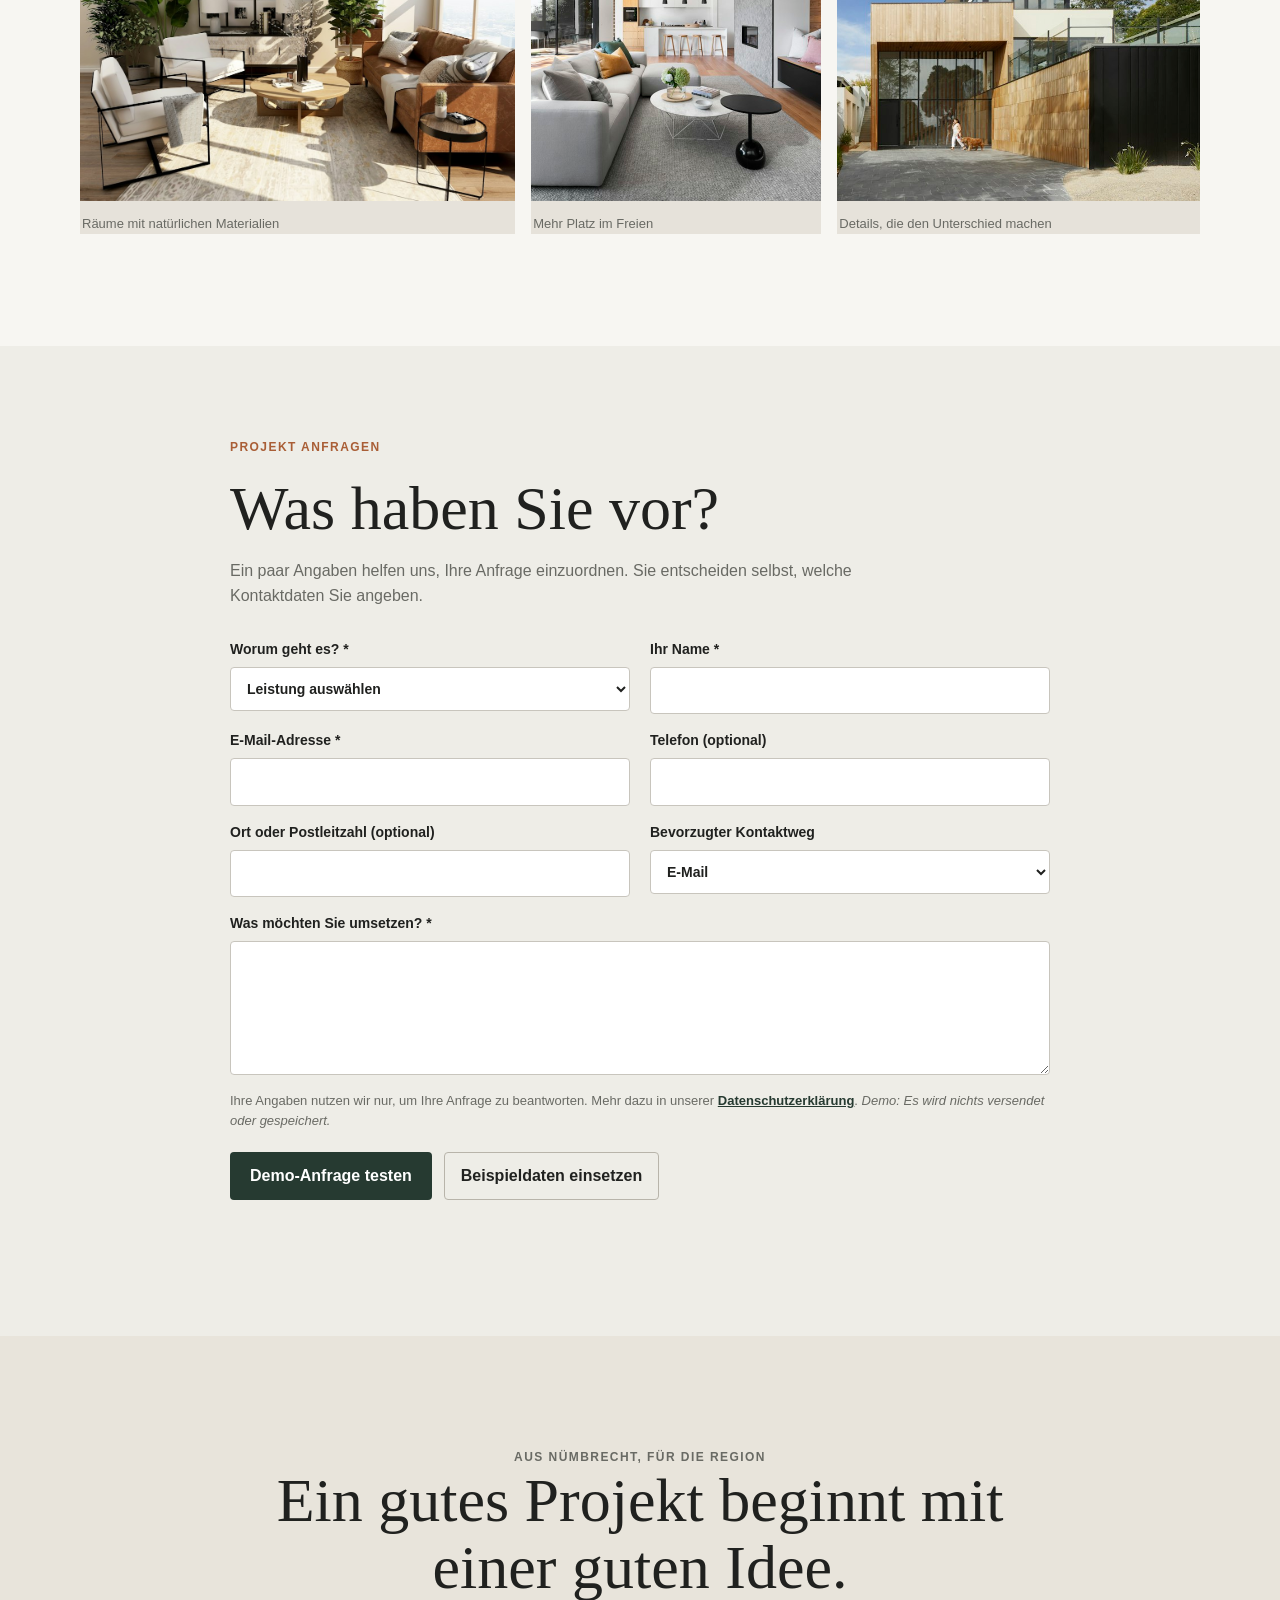
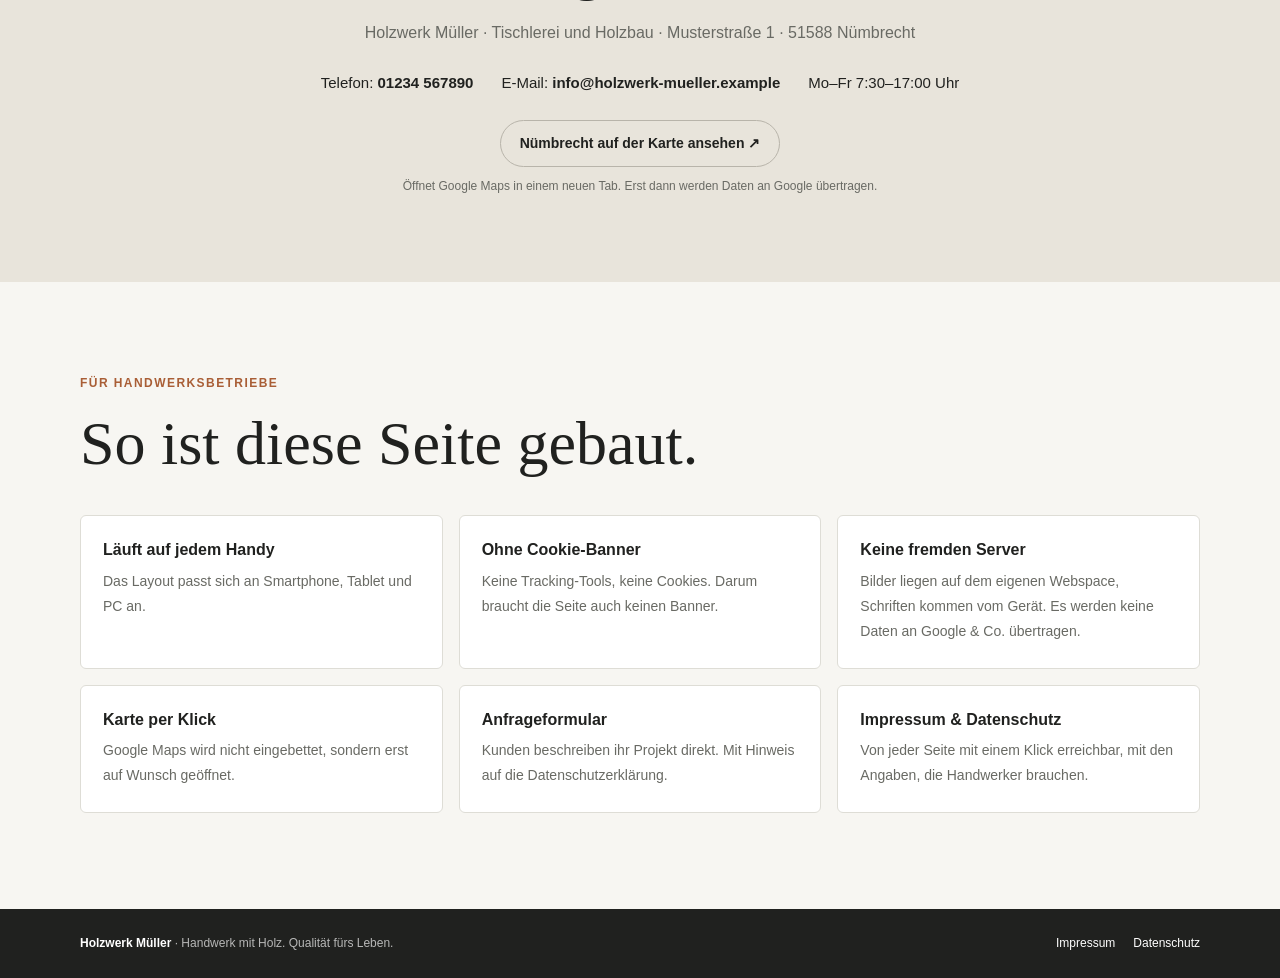
==== commit 0c7a0834: "Demo-Seite: Impressum, Datenschutz, lokale Bilder und Demo-Hinweise - Impressum und Datenschutzerkla" ====
--- a/index.html
+++ b/index.html
@@ -324,10 +324,61 @@
     .inquiry-example:hover { background: rgb(255 255 255 / 60%); }
     .inquiry-example:focus-visible { outline: 3px solid #d18b5b; outline-offset: 3px; }
     .inquiry-status { min-height: 1.6em; margin: 14px 0 0; color: var(--forest); font-weight: 600; }
+    .privacy-note a { color: var(--forest); font-weight: 600; }
+    .contact-details {
+      display: flex;
+      flex-wrap: wrap;
+      justify-content: center;
+      gap: 10px 28px;
+      margin: 26px auto 0;
+      padding: 0;
+      list-style: none;
+      font-size: 15px;
+    }
+    .contact-details a { font-weight: 650; text-decoration: none; }
+    .contact-details a:hover { color: var(--wood); }
+    .contact .map-note { margin-top: 10px; font-size: 12px; }
+
+    .demo-bar {
+      display: flex;
+      flex-wrap: wrap;
+      justify-content: center;
+      align-items: center;
+      gap: 6px 14px;
+      padding: 9px 20px;
+      background: var(--forest);
+      color: rgb(255 255 255 / 88%);
+      font-size: 12.5px;
+      text-align: center;
+    }
+    .demo-bar strong { color: #d9b993; }
+    .demo-bar a { color: var(--white); font-weight: 650; }
+
+    .demo-features { padding: 92px 0 96px; background: var(--paper); }
+    .demo-features h2 { font-family: var(--serif); font-weight: 400; }
+    .demo-features .eyebrow { color: var(--wood); }
+    .feature-grid {
+      display: grid;
+      grid-template-columns: repeat(3, 1fr);
+      gap: 16px;
+      margin: 38px 0 0;
+      padding: 0;
+      list-style: none;
+    }
+    .feature-grid li {
+      padding: 22px 22px 24px;
+      border: 1px solid var(--line);
+      border-radius: 6px;
+      background: var(--white);
+    }
+    .feature-grid strong { display: block; margin-bottom: 6px; font-size: 16px; }
+    .feature-grid span { color: var(--muted); font-size: 14px; }
+
     footer {
       display: flex;
+      flex-wrap: wrap;
       justify-content: space-between;
-      gap: 20px;
+      gap: 12px 20px;
       padding: 25px max(28px, calc((100% - 1120px) / 2));
       background: var(--ink);
       color: rgb(255 255 255 / 68%);
@@ -335,6 +386,9 @@
     }
     footer p { margin: 0; }
     footer strong { color: var(--white); font-weight: 600; }
+    .footer-links { display: flex; gap: 18px; }
+    .footer-links a { color: var(--white); text-decoration: none; }
+    .footer-links a:hover { color: #d9b993; }
     a:focus-visible { outline: 3px solid #d18b5b; outline-offset: 4px; }
 
     @keyframes rise-in {
@@ -391,6 +445,9 @@
       .contact { padding: 72px 22px; }
       .inquiry { padding: 72px 20px; }
       .inquiry-grid { grid-template-columns: 1fr; gap: 0; }
+      .demo-features { padding: 72px 0; }
+      .feature-grid { grid-template-columns: 1fr; }
+      .contact-details { flex-direction: column; }
       footer { flex-direction: column; padding: 22px 20px; }
     }
     @media (max-width: 420px) {
@@ -405,6 +462,10 @@
   <script>document.documentElement.classList.add('js-enabled');</script>
 </head>
 <body>
+  <div class="demo-bar" role="note">
+    <span><strong>Demo-Webseite</strong> · Holzwerk Müller ist ein erfundener Betrieb. Alle Angaben sind Beispiele.</span>
+    <a href="#so-gebaut">So ist diese Seite gebaut</a>
+  </div>
   <header class="site-header">
     <div class="nav-wrap">
       <a class="brand" href="#start" aria-label="Holzwerk Müller – zur Startseite">Holzwerk <span>Müller</span></a>
@@ -418,7 +479,7 @@
 
   <main>
     <section class="hero" id="start" aria-labelledby="hero-title">
-      <img class="hero-image" src="https://images.openai.com/static-rsc-4/RtezPMfU4HGJBiTBLcwsDXlYA2QOy85XrWRlb2x8Qb04MY7yDcMwdZ6br-XoPMyVKFw7qrJu3C9RsFwOyP8HF-kD9HwClcw3dJu4aTpyU0CQdpobEJH_06-lcBPdpc3hhD1vIr04wFEciBv0YXl5KWBWFPnSlrsJhGGisr9W8NQSg-_-tN38zeOWcArtV4rs?purpose=inline" alt="Tischler bei der Arbeit an einer Säge in der Werkstatt">
+      <img class="hero-image" src="bilder/werkstatt-hero.jpg" alt="Tischler hobelt lächelnd ein Brett in seiner Werkstatt">
       <div class="hero-shade" aria-hidden="true"></div>
       <div class="hero-content">
         <p class="eyebrow">Tischlerei &amp; Holzbau · Nümbrecht</p>
@@ -452,7 +513,7 @@
               <span class="service-chevron" aria-hidden="true">+</span>
             </summary>
             <div class="service-example">
-              <img src="https://images.unsplash.com/photo-1600566753086-00f18fb6b3ea?auto=format&amp;fit=crop&amp;w=1000&amp;q=85" alt="Helles Zimmer mit großem Fenster und warmen Holzdetails" loading="lazy">
+              <img src="bilder/fensterplatz.jpg" alt="Helles Zimmer mit großem Fenster und warmen Holzdetails" loading="lazy">
               <div>
                 <p class="eyebrow">Beispielbild · Idee</p>
                 <h3>Ein Fensterplatz mit Blick ins Grüne</h3>
@@ -468,7 +529,7 @@
               <span class="service-chevron" aria-hidden="true">+</span>
             </summary>
             <div class="service-example">
-              <img src="https://images.unsplash.com/photo-1600607687939-ce8a6c25118c?auto=format&amp;fit=crop&amp;w=1000&amp;q=85" alt="Terrassenbereich mit Holz und Blick ins Grüne" loading="lazy">
+              <img src="bilder/terrasse.jpg" alt="Terrassenbereich mit Holz und Blick ins Grüne" loading="lazy">
               <div>
                 <p class="eyebrow">Beispielbild · Idee</p>
                 <h3>Eine Terrasse für lange Abende</h3>
@@ -484,7 +545,7 @@
               <span class="service-chevron" aria-hidden="true">+</span>
             </summary>
             <div class="service-example">
-              <img src="https://images.unsplash.com/photo-1600210492486-724fe5c67fb0?auto=format&amp;fit=crop&amp;w=1000&amp;q=85" alt="Wohnzimmer mit individuell abgestimmten Möbeln und Holzoberflächen" loading="lazy">
+              <img src="bilder/wohnraum-moebel.jpg" alt="Wohnzimmer mit individuell abgestimmten Möbeln und Holzoberflächen" loading="lazy">
               <div>
                 <p class="eyebrow">Beispielbild · Idee</p>
                 <h3>Ein Regal bis unters Dach</h3>
@@ -500,7 +561,7 @@
               <span class="service-chevron" aria-hidden="true">+</span>
             </summary>
             <div class="service-example">
-              <img src="https://images.openai.com/static-rsc-4/RtezPMfU4HGJBiTBLcwsDXlYA2QOy85XrWRlb2x8Qb04MY7yDcMwdZ6br-XoPMyVKFw7qrJu3C9RsFwOyP8HF-kD9HwClcw3dJu4aTpyU0CQdpobEJH_06-lcBPdpc3hhD1vIr04wFEciBv0YXl5KWBWFPnSlrsJhGGisr9W8NQSg-_-tN38zeOWcArtV4rs?purpose=inline" alt="Tischler arbeitet an einer Säge in der Werkstatt" loading="lazy">
+              <img src="bilder/werkstatt-saege.jpg" alt="Handwerker sägt ein Holzstück mit einer Kappsäge" loading="lazy">
               <div>
                 <p class="eyebrow">Beispielbild · Idee</p>
                 <h3>Altes Holz, neuer Alltag</h3>
@@ -514,7 +575,7 @@
 
     <section class="craft" id="handwerk" aria-labelledby="craft-title">
       <div class="craft-image-wrap">
-        <img class="craft-image" src="https://images.unsplash.com/photo-1600566753086-00f18fb6b3ea?auto=format&fit=crop&w=1400&q=85" alt="Heller Wohnraum mit sorgfältig verarbeitetem Holz" loading="lazy">
+        <img class="craft-image" src="bilder/fensterplatz.jpg" alt="Heller Wohnraum mit sorgfältig verarbeitetem Holz" loading="lazy">
       </div>
       <div class="craft-copy">
         <p class="eyebrow">Mit Ruhe und Präzision</p>
@@ -532,15 +593,15 @@
         </div>
         <div class="gallery">
           <figure>
-            <img src="https://images.unsplash.com/photo-1600210492486-724fe5c67fb0?auto=format&fit=crop&w=1100&q=85" alt="Wohnbereich mit maßgefertigten Holzelementen" loading="lazy">
+            <img src="bilder/wohnraum-moebel.jpg" alt="Wohnbereich mit maßgefertigten Holzelementen" loading="lazy">
             <figcaption>Räume mit natürlichen Materialien</figcaption>
           </figure>
           <figure>
-            <img src="https://images.unsplash.com/photo-1600607687939-ce8a6c25118c?auto=format&fit=crop&w=850&q=85" alt="Terrasse mit Holz und Blick ins Grüne" loading="lazy">
+            <img src="bilder/terrasse.jpg" alt="Terrasse mit Holz und Blick ins Grüne" loading="lazy">
             <figcaption>Mehr Platz im Freien</figcaption>
           </figure>
           <figure>
-            <img src="https://images.unsplash.com/photo-1600566753190-17f0baa2a6c3?auto=format&fit=crop&w=900&q=85" alt="Handwerklich gestalteter Innenraum mit warmen Oberflächen" loading="lazy">
+            <img src="bilder/innenraum-details.jpg" alt="Handwerklich gestalteter Innenraum mit warmen Oberflächen" loading="lazy">
             <figcaption>Details, die den Unterschied machen</figcaption>
           </figure>
         </div>
@@ -588,7 +649,7 @@
             <label for="anfrage-details">Was möchten Sie umsetzen? <span aria-hidden="true">*</span>
               <textarea id="anfrage-details" name="details" rows="5" required></textarea>
             </label>
-            <p class="privacy-note" id="anfrage-datenschutz">Vorschau: Ihre Formularangaben werden nicht versendet oder gespeichert. Vor einem Livebetrieb müssen ein sicherer Übermittlungsweg und passende Datenschutzhinweise eingerichtet werden.</p>
+            <p class="privacy-note" id="anfrage-datenschutz">Ihre Angaben nutzen wir nur, um Ihre Anfrage zu beantworten. Mehr dazu in unserer <a href="datenschutz.html">Datenschutzerklärung</a>. <em>Demo: Es wird nichts versendet oder gespeichert.</em></p>
             <div class="inquiry-actions">
               <button class="inquiry-submit" type="submit">Demo-Anfrage testen</button>
               <button class="inquiry-example" id="anfrage-demo" type="button">Beispieldaten einsetzen</button>
@@ -602,14 +663,38 @@
     <section class="contact" id="kontakt" aria-labelledby="contact-title">
       <p class="eyebrow">Aus Nümbrecht, für die Region</p>
       <h2 id="contact-title">Ein gutes Projekt beginnt mit einer guten Idee.</h2>
-      <p>Holzwerk Müller · Tischlerei und Holzbau · Nümbrecht, NRW</p>
+      <p>Holzwerk Müller · Tischlerei und Holzbau · Musterstraße 1 · 51588 Nümbrecht</p>
+      <ul class="contact-details">
+        <li>Telefon: <a href="tel:+491234567890">01234 567890</a></li>
+        <li>E-Mail: <a href="mailto:info@holzwerk-mueller.example">info@holzwerk-mueller.example</a></li>
+        <li>Mo–Fr 7:30–17:00 Uhr</li>
+      </ul>
       <a class="location-link" href="https://www.google.com/maps/search/?api=1&amp;query=N%C3%BCmbrecht%2C+NRW" target="_blank" rel="noreferrer">Nümbrecht auf der Karte ansehen ↗</a>
+      <p class="map-note">Öffnet Google Maps in einem neuen Tab. Erst dann werden Daten an Google übertragen.</p>
+    </section>
+
+    <section class="demo-features" id="so-gebaut" aria-labelledby="features-title">
+      <div class="section-wrap">
+        <p class="eyebrow">Für Handwerksbetriebe</p>
+        <h2 id="features-title">So ist diese Seite gebaut.</h2>
+        <ul class="feature-grid">
+          <li><strong>Läuft auf jedem Handy</strong><span>Das Layout passt sich an Smartphone, Tablet und PC an.</span></li>
+          <li><strong>Ohne Cookie-Banner</strong><span>Keine Tracking-Tools, keine Cookies. Darum braucht die Seite auch keinen Banner.</span></li>
+          <li><strong>Keine fremden Server</strong><span>Bilder liegen auf dem eigenen Webspace, Schriften kommen vom Gerät. Es werden keine Daten an Google &amp; Co. übertragen.</span></li>
+          <li><strong>Karte per Klick</strong><span>Google Maps wird nicht eingebettet, sondern erst auf Wunsch geöffnet.</span></li>
+          <li><strong>Anfrageformular</strong><span>Kunden beschreiben ihr Projekt direkt. Mit Hinweis auf die Datenschutzerklärung.</span></li>
+          <li><strong>Impressum &amp; Datenschutz</strong><span>Von jeder Seite mit einem Klick erreichbar, mit den Angaben, die Handwerker brauchen.</span></li>
+        </ul>
+      </div>
     </section>
   </main>
 
   <footer>
     <p><strong>Holzwerk Müller</strong> · Handwerk mit Holz. Qualität fürs Leben.</p>
-    <p>Nümbrecht, NRW</p>
+    <nav class="footer-links" aria-label="Rechtliches">
+      <a href="impressum.html">Impressum</a>
+      <a href="datenschutz.html">Datenschutz</a>
+    </nav>
   </footer>
   <script>
     const inquiryForm = document.getElementById('anfrage-form');
